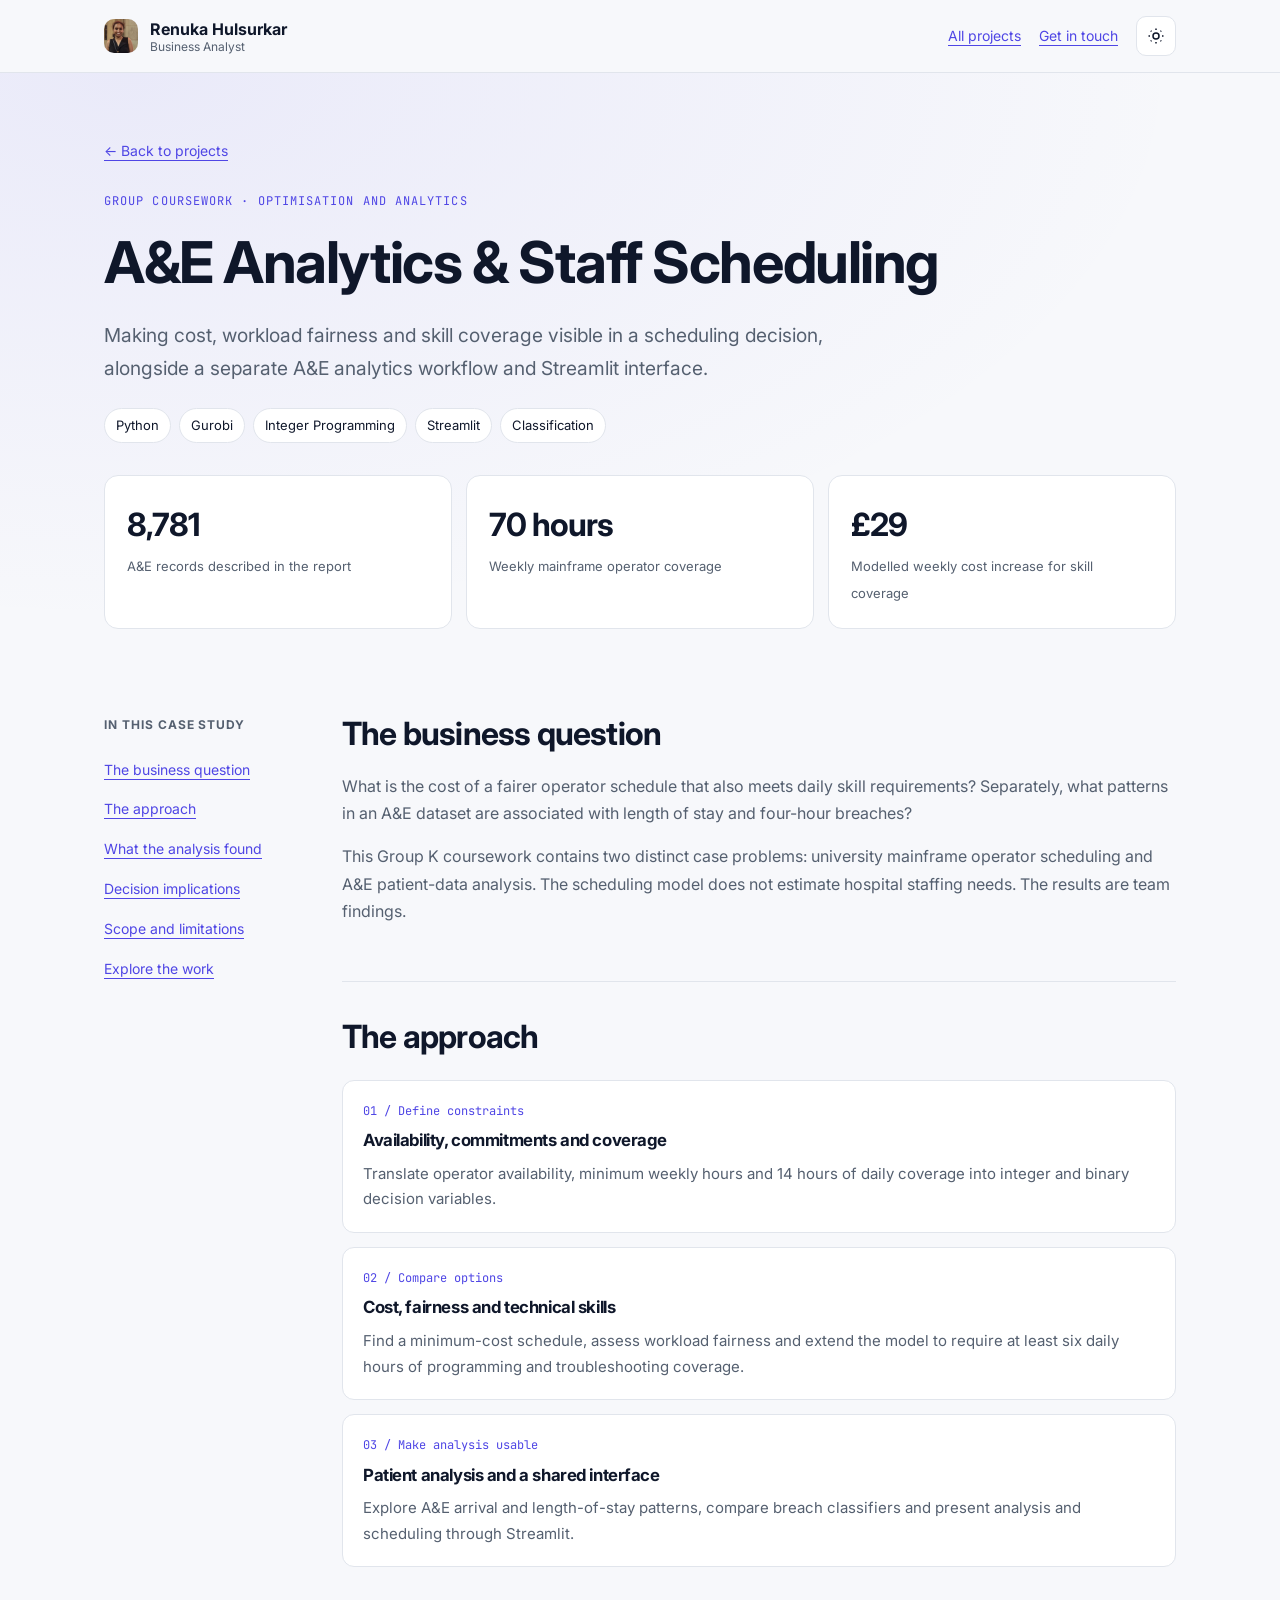
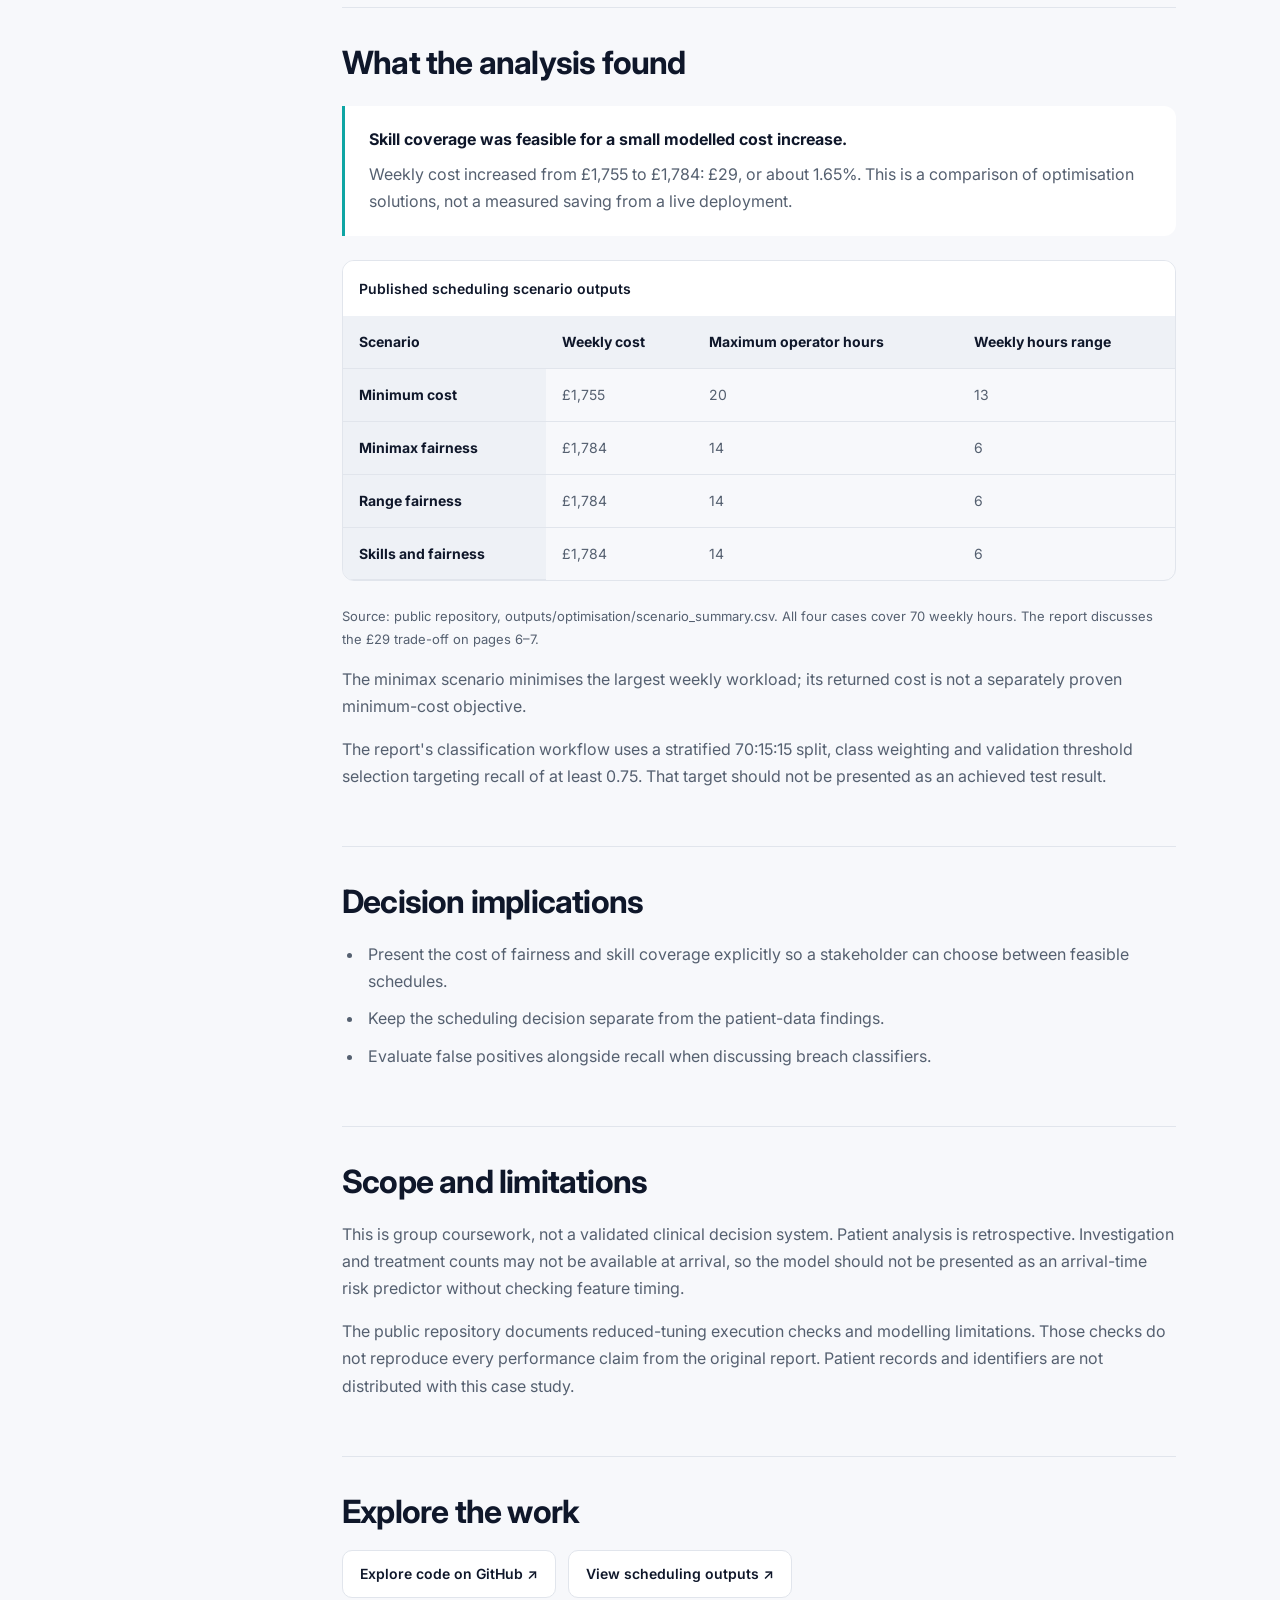
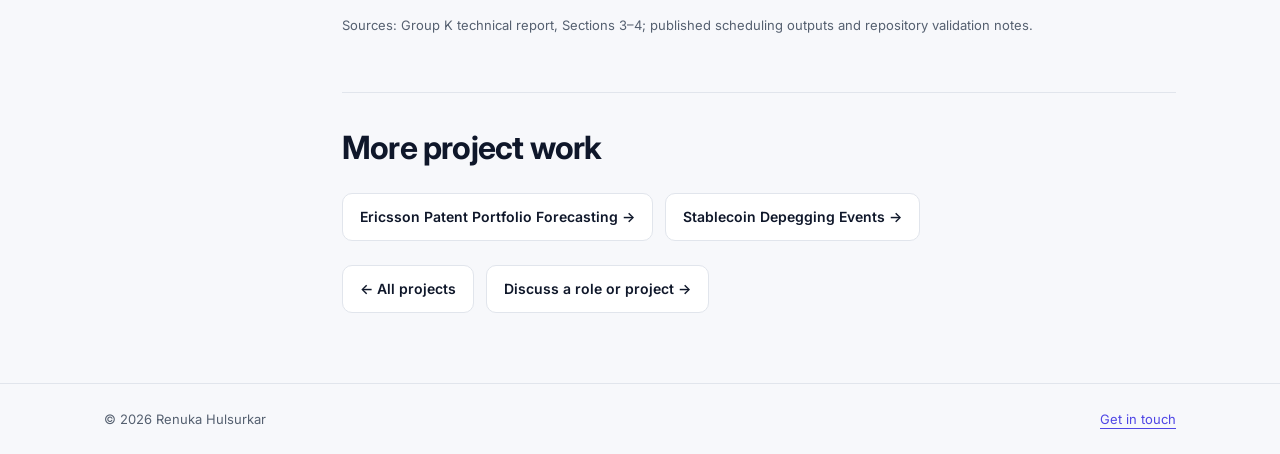
==== projects/ae-analytics-staff-scheduling.html @ 89ad8090 "Add report-based case studies for forecasting, A&E analytics and stablecoin research" ====
<!doctype html>
<html lang="en"><head><meta charset="utf-8"><meta name="viewport" content="width=device-width,initial-scale=1"><title>A&amp;E Analytics &amp; Staff Scheduling · Renuka Hulsurkar</title><meta name="description" content="Making cost, workload fairness and skill coverage visible in a scheduling decision, alongside a separate A&amp;E analytics workflow and Streamlit interface."><link rel="canonical" href="https://renuka-hulsurkar.vercel.app/projects/ae-analytics-staff-scheduling.html"><link rel="preconnect" href="https://fonts.googleapis.com"><link rel="preconnect" href="https://fonts.gstatic.com" crossorigin><link href="https://fonts.googleapis.com/css2?family=Inter:wght@400;500;600;700;800&family=JetBrains+Mono:wght@400;500&display=swap" rel="stylesheet"><link rel="stylesheet" href="../assets/case-studies.css"><script src="../assets/case-studies.js" defer></script></head><body><a class="skip" href="#main">Skip to main content</a><header class="site-header"><div class="container nav"><a class="brand" href="../"><img src="../assets/profile.jpg" alt="" width="34" height="34"><span>Renuka Hulsurkar<small>Business Analyst</small></span></a><div class="nav-actions"><a href="../#projects">All projects</a><a href="../#contact">Get in touch</a><button class="theme-toggle" id="themeToggle" type="button" aria-label="Toggle colour theme"><svg viewBox="0 0 24 24" fill="none" stroke="currentColor" stroke-width="2" aria-hidden="true"><circle cx="12" cy="12" r="4"/><path d="M12 2v2M12 20v2M2 12h2M20 12h2M5 5l1 1M18 18l1 1M5 19l1-1M18 6l1-1"/></svg></button></div></div></header><main id="main"><div class="hero"><div class="container"><a class="back" href="../#projects">← Back to projects</a><div class="eyebrow">Group coursework · Optimisation and analytics</div><h1>A&amp;E Analytics &amp; Staff Scheduling</h1><p class="lead">Making cost, workload fairness and skill coverage visible in a scheduling decision, alongside a separate A&amp;E analytics workflow and Streamlit interface.</p><ul class="tags" aria-label="Tools and methods"><li>Python</li><li>Gurobi</li><li>Integer Programming</li><li>Streamlit</li><li>Classification</li></ul><div class="stats"><div class="stat"><strong>8,781</strong><span>A&amp;E records described in the report</span></div><div class="stat"><strong>70 hours</strong><span>Weekly mainframe operator coverage</span></div><div class="stat"><strong>£29</strong><span>Modelled weekly cost increase for skill coverage</span></div></div></div></div><div class="container layout"><aside class="contents"><strong>In this case study</strong><nav aria-label="Case study sections"><a href="#question">The business question</a><a href="#approach">The approach</a><a href="#findings">What the analysis found</a><a href="#decision">Decision implications</a><a href="#limits">Scope and limitations</a><a href="#resources">Explore the work</a></nav></aside><article class="story" aria-label="A&amp;E Analytics &amp; Staff Scheduling case study"><section id="question" aria-labelledby="question-title"><h2 id="question-title">The business question</h2><p>What is the cost of a fairer operator schedule that also meets daily skill requirements? Separately, what patterns in an A&E dataset are associated with length of stay and four-hour breaches?</p><p>This Group K coursework contains two distinct case problems: university mainframe operator scheduling and A&E patient-data analysis. The scheduling model does not estimate hospital staffing needs. The results are team findings.</p></section><section id="approach" aria-labelledby="approach-title"><h2 id="approach-title">The approach</h2><div class="steps"><div class="step"><span class="number">01 / Define constraints</span><h3>Availability, commitments and coverage</h3><p>Translate operator availability, minimum weekly hours and 14 hours of daily coverage into integer and binary decision variables.</p></div><div class="step"><span class="number">02 / Compare options</span><h3>Cost, fairness and technical skills</h3><p>Find a minimum-cost schedule, assess workload fairness and extend the model to require at least six daily hours of programming and troubleshooting coverage.</p></div><div class="step"><span class="number">03 / Make analysis usable</span><h3>Patient analysis and a shared interface</h3><p>Explore A&E arrival and length-of-stay patterns, compare breach classifiers and present analysis and scheduling through Streamlit.</p></div></div></section><section id="findings" aria-labelledby="findings-title"><h2 id="findings-title">What the analysis found</h2><div class="callout"><strong>Skill coverage was feasible for a small modelled cost increase.</strong><p>Weekly cost increased from £1,755 to £1,784: £29, or about 1.65%. This is a comparison of optimisation solutions, not a measured saving from a live deployment.</p></div><div class="table-wrap"><table><caption>Published scheduling scenario outputs</caption><thead><tr><th scope="col">Scenario</th><th scope="col">Weekly cost</th><th scope="col">Maximum operator hours</th><th scope="col">Weekly hours range</th></tr></thead><tbody><tr><th scope="row">Minimum cost</th><td>£1,755</td><td>20</td><td>13</td></tr><tr><th scope="row">Minimax fairness</th><td>£1,784</td><td>14</td><td>6</td></tr><tr><th scope="row">Range fairness</th><td>£1,784</td><td>14</td><td>6</td></tr><tr><th scope="row">Skills and fairness</th><td>£1,784</td><td>14</td><td>6</td></tr></tbody></table></div><p class="source">Source: public repository, outputs/optimisation/scenario_summary.csv. All four cases cover 70 weekly hours. The report discusses the £29 trade-off on pages 6–7.</p><p>The minimax scenario minimises the largest weekly workload; its returned cost is not a separately proven minimum-cost objective.</p><p>The report's classification workflow uses a stratified 70:15:15 split, class weighting and validation threshold selection targeting recall of at least 0.75. That target should not be presented as an achieved test result.</p></section><section id="decision" aria-labelledby="decision-title"><h2 id="decision-title">Decision implications</h2><ul><li>Present the cost of fairness and skill coverage explicitly so a stakeholder can choose between feasible schedules.</li><li>Keep the scheduling decision separate from the patient-data findings.</li><li>Evaluate false positives alongside recall when discussing breach classifiers.</li></ul></section><section id="limits" aria-labelledby="limits-title"><h2 id="limits-title">Scope and limitations</h2><p>This is group coursework, not a validated clinical decision system. Patient analysis is retrospective. Investigation and treatment counts may not be available at arrival, so the model should not be presented as an arrival-time risk predictor without checking feature timing.</p><p>The public repository documents reduced-tuning execution checks and modelling limitations. Those checks do not reproduce every performance claim from the original report. Patient records and identifiers are not distributed with this case study.</p></section><section id="resources" aria-labelledby="resources-title"><h2 id="resources-title">Explore the work</h2><div class="resources"><a class="button" href="https://github.com/renukahulsurkar99/Python-Analytics-and-Optimisation-" target="_blank" rel="noopener noreferrer">Explore code on GitHub ↗</a><a class="button" href="https://github.com/renukahulsurkar99/Python-Analytics-and-Optimisation-/tree/main/outputs/optimisation" target="_blank" rel="noopener noreferrer">View scheduling outputs ↗</a></div><p class="small" style="margin-top:16px">Sources: Group K technical report, Sections 3–4; published scheduling outputs and repository validation notes.</p></section><h2>More project work</h2><nav class="case-nav" aria-label="Other case studies"><a class="button" href="ericsson-patent-forecasting.html">Ericsson Patent Portfolio Forecasting →</a><a class="button" href="stablecoin-depegging.html">Stablecoin Depegging Events →</a></nav><div class="actions"><a class="button" href="../#projects">← All projects</a><a class="button" href="../#contact">Discuss a role or project →</a></div></article></div></main><footer class="footer"><div class="container"><span>© 2026 Renuka Hulsurkar</span><a href="../#contact">Get in touch</a></div></footer></body></html>
---- assets/case-studies.css ----
:root{--bg:#f7f8fb;--surface:#fff;--surface-2:#eef1f6;--text:#0f172a;--muted:#556070;--border:#e1e5ec;--accent:#4f46e5;--accent-2:#0ea5a4;--soft:rgba(79,70,229,.08);font-family:Inter,system-ui,-apple-system,sans-serif;color-scheme:light}
@media(prefers-color-scheme:dark){:root:not([data-theme=light]){--bg:#0b0f19;--surface:#111827;--surface-2:#1a2233;--text:#e8ecf3;--muted:#a5afc0;--border:#293348;--accent:#a49fff;--accent-2:#2dd4bf;--soft:rgba(139,133,255,.12);color-scheme:dark}}
:root[data-theme=dark]{--bg:#0b0f19;--surface:#111827;--surface-2:#1a2233;--text:#e8ecf3;--muted:#a5afc0;--border:#293348;--accent:#a49fff;--accent-2:#2dd4bf;--soft:rgba(139,133,255,.12);color-scheme:dark}
*{box-sizing:border-box}body{margin:0;background:var(--bg);color:var(--text);line-height:1.7}a{color:var(--accent);text-underline-offset:4px}a:hover{color:var(--text)}:focus-visible{outline:3px solid var(--accent);outline-offset:4px}h1,h2,h3{line-height:1.18;letter-spacing:-.025em}h1{font-size:clamp(2.15rem,5vw,3.6rem);max-width:860px;margin:18px 0 22px}h2{font-size:clamp(1.5rem,3vw,2rem);margin:0 0 20px}h3{font-size:1.05rem;margin:0 0 10px}p{margin:0 0 16px}img{display:block;max-width:100%;height:auto}button{font:inherit}.container{max-width:1120px;padding:0 24px;margin:auto}.site-header{position:sticky;top:0;z-index:20;background:var(--bg);border-bottom:1px solid var(--border)}.nav{display:flex;justify-content:space-between;align-items:center;gap:16px;min-height:72px}.brand{display:flex;align-items:center;gap:12px;color:var(--text);text-decoration:none;font-weight:700;line-height:1.25}.brand img{width:34px;height:34px;border-radius:10px;object-fit:cover;object-position:center 20%}.brand small{display:block;font-size:12px;font-weight:400;color:var(--muted)}.nav-actions{display:flex;align-items:center;gap:18px}.nav-actions>a{font-size:14px}.theme-toggle{width:40px;height:40px;display:grid;place-items:center;border:1px solid var(--border);border-radius:10px;background:var(--surface);color:var(--text);cursor:pointer}.theme-toggle svg{width:18px;height:18px}.skip{position:absolute;left:12px;top:-60px;z-index:100;padding:8px 12px;background:var(--surface)}.skip:focus{top:12px}.hero{padding:64px 0 44px;background:radial-gradient(ellipse at 10% 0,var(--soft),transparent 65%)}.back{display:inline-block;font-size:14px;margin-bottom:28px}.eyebrow{color:var(--accent);font-family:"JetBrains Mono",monospace;font-size:12px;text-transform:uppercase;letter-spacing:.09em}.lead{font-size:clamp(1.05rem,2vw,1.2rem);color:var(--muted);max-width:760px}.tags{display:flex;flex-wrap:wrap;gap:8px;padding:0;margin:24px 0;list-style:none}.tags li{font-size:13px;padding:5px 11px;border:1px solid var(--border);border-radius:999px;background:var(--surface)}.actions{display:flex;flex-wrap:wrap;gap:12px;margin-top:24px}.button{display:inline-flex;align-items:center;justify-content:center;gap:8px;padding:11px 17px;min-height:44px;border:1px solid var(--border);border-radius:10px;background:var(--surface);color:var(--text);font-size:14px;font-weight:600;text-decoration:none}.button.primary{background:var(--accent);border-color:var(--accent);color:#101428}.stats{display:grid;grid-template-columns:repeat(3,1fr);gap:14px;margin-top:32px}.stat{border:1px solid var(--border);background:var(--surface);border-radius:14px;padding:22px}.stat strong{font-size:clamp(1.5rem,3vw,2rem);display:block;letter-spacing:-.03em}.stat span{font-size:13px;color:var(--muted)}.layout{display:grid;grid-template-columns:190px minmax(0,1fr);gap:48px;padding-top:42px;padding-bottom:70px}.contents{align-self:start;position:sticky;top:104px}.contents strong{display:block;font-size:12px;text-transform:uppercase;letter-spacing:.08em;color:var(--muted);margin-bottom:14px}.contents a{display:block;padding:8px 0;font-size:14px}.story{min-width:0}.story section{padding:0 0 40px;margin-bottom:36px;border-bottom:1px solid var(--border);scroll-margin-top:100px}.story p,.story li{color:var(--muted)}.story ul,.story ol{padding-left:22px}.story li{padding-left:4px;margin-bottom:10px}.callout{border-left:3px solid var(--accent-2);border-radius:0 12px 12px 0;background:var(--surface);padding:20px 24px;margin:24px 0}.callout strong{display:block;margin-bottom:8px}.callout p:last-child{margin-bottom:0}.steps{display:grid;gap:14px;margin-top:24px}.step{border:1px solid var(--border);border-radius:12px;padding:20px;background:var(--surface)}.step p{margin:0;font-size:15px}.step .number{font-family:"JetBrains Mono",monospace;color:var(--accent);font-size:12px;display:block;margin-bottom:10px}.table-wrap{overflow-x:auto;border:1px solid var(--border);border-radius:12px;margin:24px 0}table{width:100%;border-collapse:collapse;font-size:14px}th,td{text-align:left;padding:14px 16px;border-bottom:1px solid var(--border);vertical-align:top}th{background:var(--surface-2);color:var(--text)}td{color:var(--muted)}tr:last-child td{border-bottom:0}caption{text-align:left;padding:16px;font-weight:600;background:var(--surface)}.small,.source{font-size:13px!important;color:var(--muted)}.chart{border:1px solid var(--border);border-radius:14px;background:var(--surface);padding:24px;margin:24px 0}.chart h3{margin-bottom:24px}.bar-row{margin:18px 0}.bar-label{display:flex;justify-content:space-between;gap:12px;font-size:14px;margin-bottom:8px}.bar-track{background:var(--surface-2);border-radius:5px;overflow:hidden}.bar-fill{height:18px;background:var(--accent);border-radius:5px}.bar-fill.best{background:var(--accent-2)}figure{margin:26px 0}figure img{background:#fff;border-radius:12px;width:100%;border:1px solid var(--border)}figcaption{font-size:13px;color:var(--muted);margin-top:12px}.resources{display:flex;flex-wrap:wrap;gap:12px}.case-nav{display:flex;flex-wrap:wrap;gap:12px;margin-top:26px}.footer{border-top:1px solid var(--border);padding:24px 0;color:var(--muted);font-size:13px}.footer .container{display:flex;justify-content:space-between;gap:14px;flex-wrap:wrap}
@media(max-width:760px){.layout{grid-template-columns:1fr;gap:28px}.contents{position:static;border-bottom:1px solid var(--border);padding-bottom:22px}.contents nav{display:flex;flex-wrap:wrap;gap:4px 18px}.contents a{padding:4px 0}.hero{padding-top:38px}.stats{gap:10px}.stat{padding:16px 12px}.container{padding:0 20px}.chart{padding:18px}.nav-actions{gap:10px}.nav-actions>a{font-size:12px}}@media(max-width:430px){.stats{grid-template-columns:1fr}.stat{display:flex;align-items:center;gap:16px}.stat strong{min-width:105px;font-size:1.4rem;white-space:nowrap;flex-shrink:0}.nav-actions>a{display:none}.brand{font-size:14px}.story section{padding-bottom:24px;margin-bottom:26px}th,td{padding:11px}.hero h1{font-size:2.1rem}}
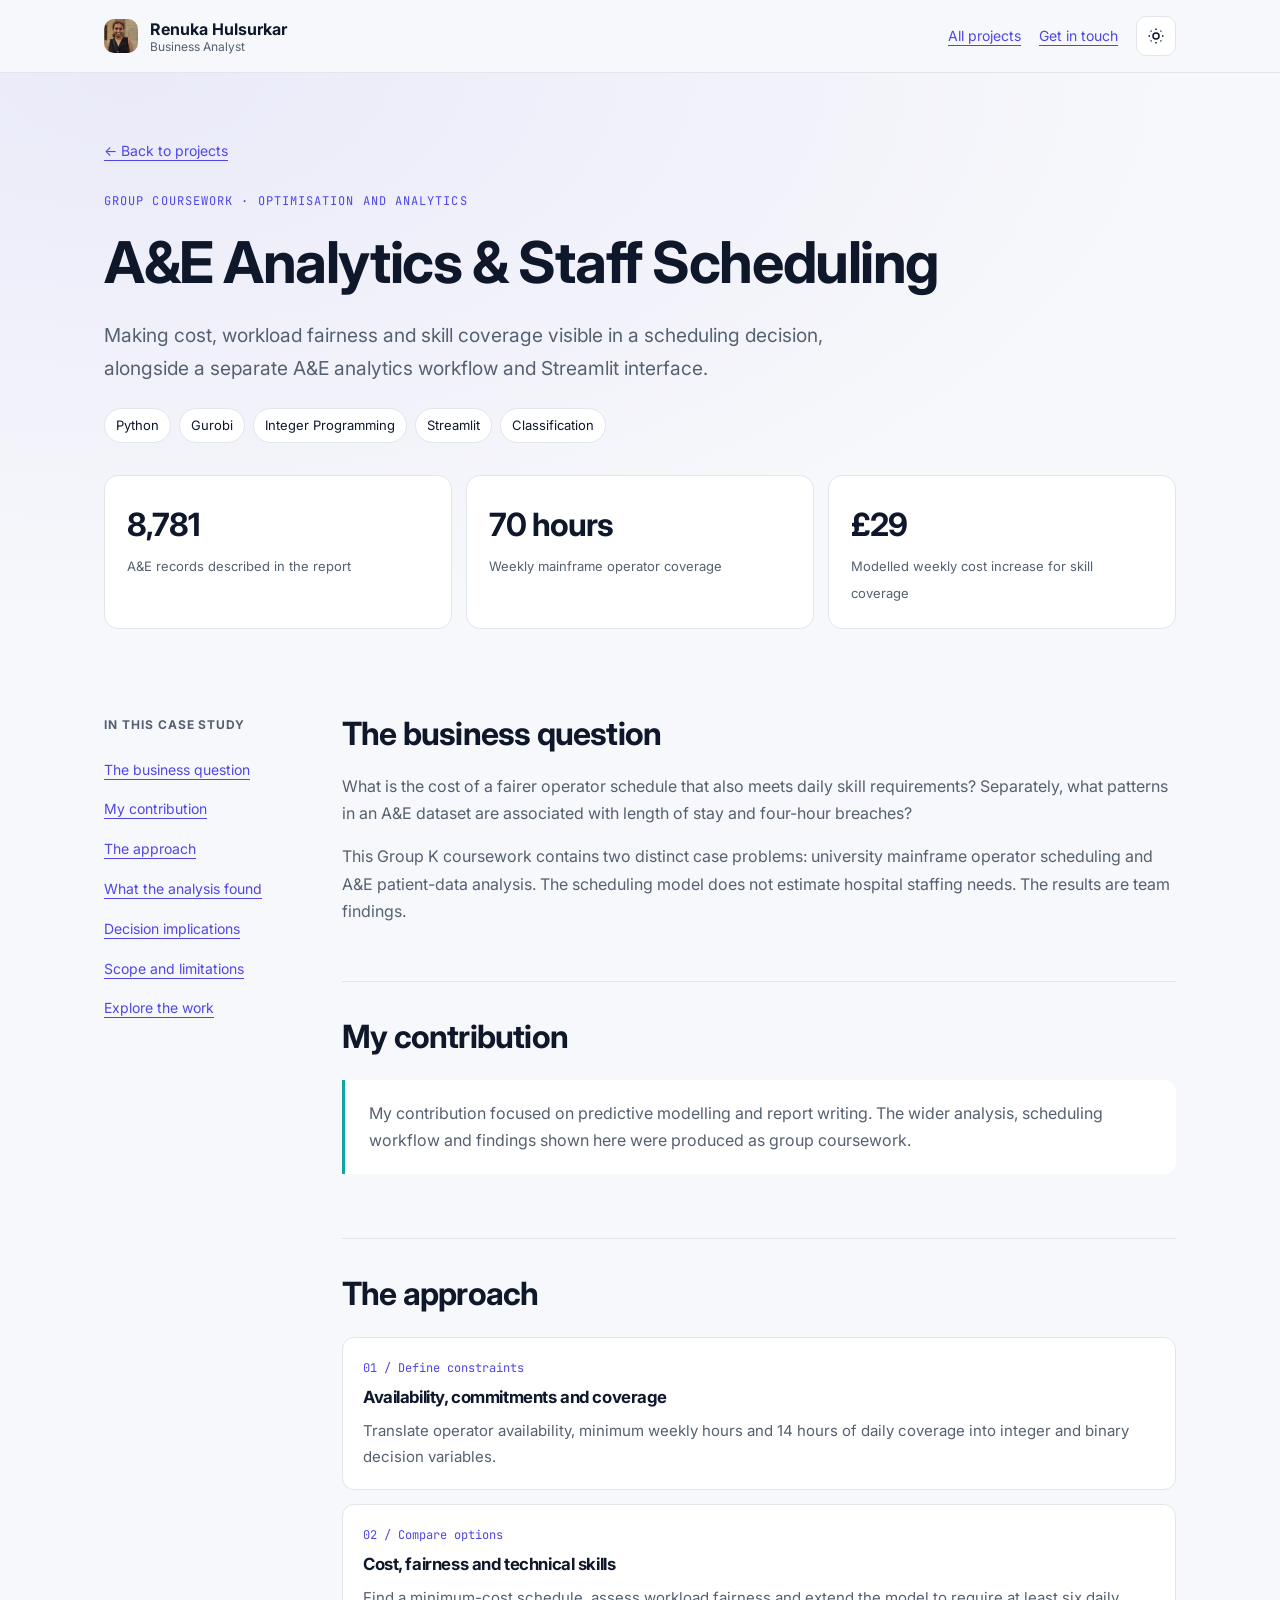
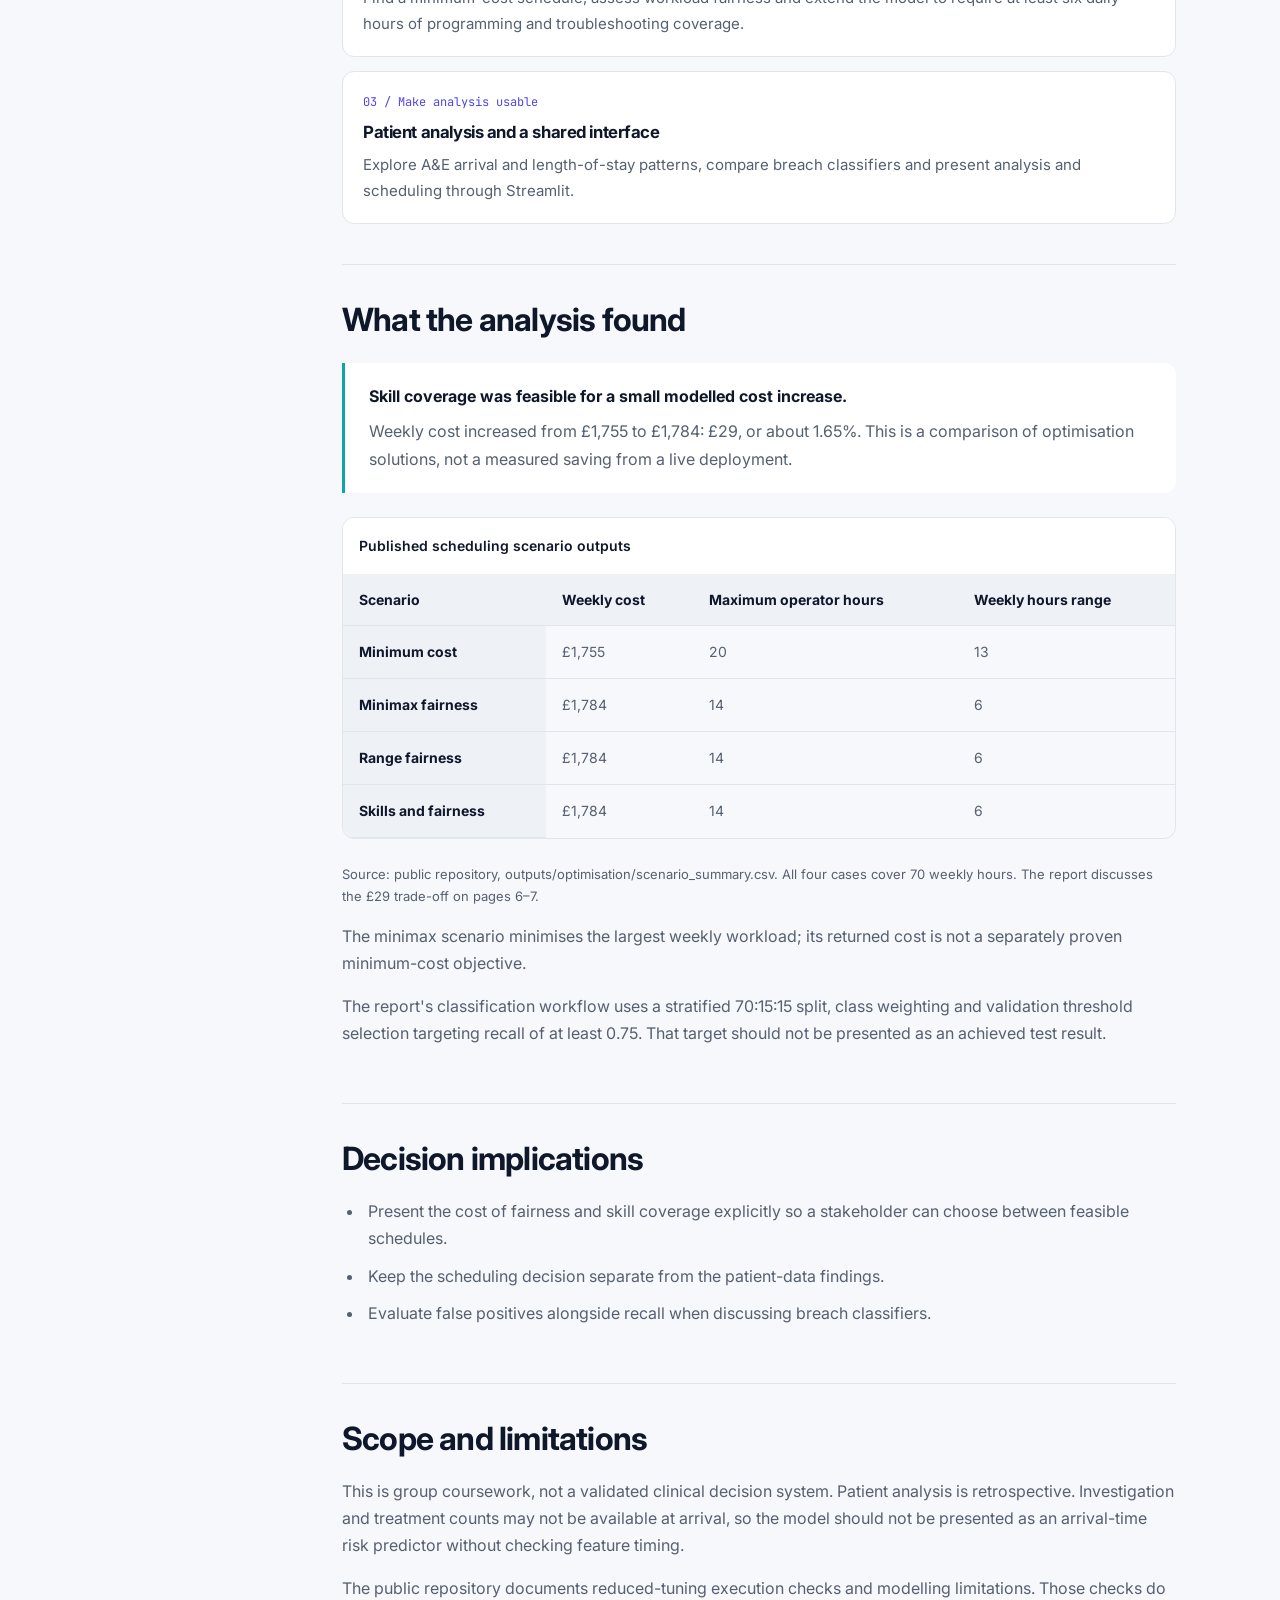
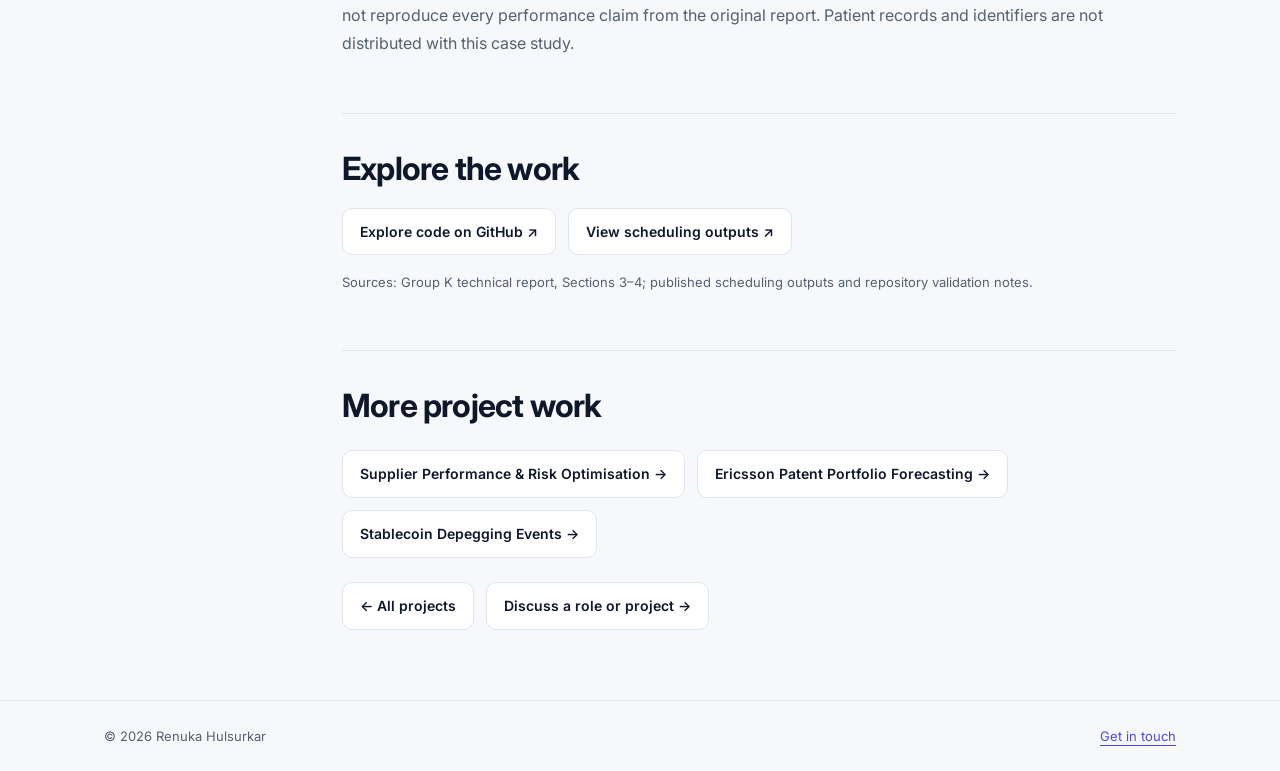
==== commit 43cd26c5: "Add supplier case study and clarify individual project contributions" ====
--- a/projects/ae-analytics-staff-scheduling.html
+++ b/projects/ae-analytics-staff-scheduling.html
@@ -1,3 +1,3 @@
 <!doctype html>
-<html lang="en"><head><meta charset="utf-8"><meta name="viewport" content="width=device-width,initial-scale=1"><title>A&amp;E Analytics &amp; Staff Scheduling · Renuka Hulsurkar</title><meta name="description" content="Making cost, workload fairness and skill coverage visible in a scheduling decision, alongside a separate A&amp;E analytics workflow and Streamlit interface."><link rel="canonical" href="https://renuka-hulsurkar.vercel.app/projects/ae-analytics-staff-scheduling.html"><link rel="preconnect" href="https://fonts.googleapis.com"><link rel="preconnect" href="https://fonts.gstatic.com" crossorigin><link href="https://fonts.googleapis.com/css2?family=Inter:wght@400;500;600;700;800&family=JetBrains+Mono:wght@400;500&display=swap" rel="stylesheet"><link rel="stylesheet" href="../assets/case-studies.css"><script src="../assets/case-studies.js" defer></script></head><body><a class="skip" href="#main">Skip to main content</a><header class="site-header"><div class="container nav"><a class="brand" href="../"><img src="../assets/profile.jpg" alt="" width="34" height="34"><span>Renuka Hulsurkar<small>Business Analyst</small></span></a><div class="nav-actions"><a href="../#projects">All projects</a><a href="../#contact">Get in touch</a><button class="theme-toggle" id="themeToggle" type="button" aria-label="Toggle colour theme"><svg viewBox="0 0 24 24" fill="none" stroke="currentColor" stroke-width="2" aria-hidden="true"><circle cx="12" cy="12" r="4"/><path d="M12 2v2M12 20v2M2 12h2M20 12h2M5 5l1 1M18 18l1 1M5 19l1-1M18 6l1-1"/></svg></button></div></div></header><main id="main"><div class="hero"><div class="container"><a class="back" href="../#projects">← Back to projects</a><div class="eyebrow">Group coursework · Optimisation and analytics</div><h1>A&amp;E Analytics &amp; Staff Scheduling</h1><p class="lead">Making cost, workload fairness and skill coverage visible in a scheduling decision, alongside a separate A&amp;E analytics workflow and Streamlit interface.</p><ul class="tags" aria-label="Tools and methods"><li>Python</li><li>Gurobi</li><li>Integer Programming</li><li>Streamlit</li><li>Classification</li></ul><div class="stats"><div class="stat"><strong>8,781</strong><span>A&amp;E records described in the report</span></div><div class="stat"><strong>70 hours</strong><span>Weekly mainframe operator coverage</span></div><div class="stat"><strong>£29</strong><span>Modelled weekly cost increase for skill coverage</span></div></div></div></div><div class="container layout"><aside class="contents"><strong>In this case study</strong><nav aria-label="Case study sections"><a href="#question">The business question</a><a href="#approach">The approach</a><a href="#findings">What the analysis found</a><a href="#decision">Decision implications</a><a href="#limits">Scope and limitations</a><a href="#resources">Explore the work</a></nav></aside><article class="story" aria-label="A&amp;E Analytics &amp; Staff Scheduling case study"><section id="question" aria-labelledby="question-title"><h2 id="question-title">The business question</h2><p>What is the cost of a fairer operator schedule that also meets daily skill requirements? Separately, what patterns in an A&E dataset are associated with length of stay and four-hour breaches?</p><p>This Group K coursework contains two distinct case problems: university mainframe operator scheduling and A&E patient-data analysis. The scheduling model does not estimate hospital staffing needs. The results are team findings.</p></section><section id="approach" aria-labelledby="approach-title"><h2 id="approach-title">The approach</h2><div class="steps"><div class="step"><span class="number">01 / Define constraints</span><h3>Availability, commitments and coverage</h3><p>Translate operator availability, minimum weekly hours and 14 hours of daily coverage into integer and binary decision variables.</p></div><div class="step"><span class="number">02 / Compare options</span><h3>Cost, fairness and technical skills</h3><p>Find a minimum-cost schedule, assess workload fairness and extend the model to require at least six daily hours of programming and troubleshooting coverage.</p></div><div class="step"><span class="number">03 / Make analysis usable</span><h3>Patient analysis and a shared interface</h3><p>Explore A&E arrival and length-of-stay patterns, compare breach classifiers and present analysis and scheduling through Streamlit.</p></div></div></section><section id="findings" aria-labelledby="findings-title"><h2 id="findings-title">What the analysis found</h2><div class="callout"><strong>Skill coverage was feasible for a small modelled cost increase.</strong><p>Weekly cost increased from £1,755 to £1,784: £29, or about 1.65%. This is a comparison of optimisation solutions, not a measured saving from a live deployment.</p></div><div class="table-wrap"><table><caption>Published scheduling scenario outputs</caption><thead><tr><th scope="col">Scenario</th><th scope="col">Weekly cost</th><th scope="col">Maximum operator hours</th><th scope="col">Weekly hours range</th></tr></thead><tbody><tr><th scope="row">Minimum cost</th><td>£1,755</td><td>20</td><td>13</td></tr><tr><th scope="row">Minimax fairness</th><td>£1,784</td><td>14</td><td>6</td></tr><tr><th scope="row">Range fairness</th><td>£1,784</td><td>14</td><td>6</td></tr><tr><th scope="row">Skills and fairness</th><td>£1,784</td><td>14</td><td>6</td></tr></tbody></table></div><p class="source">Source: public repository, outputs/optimisation/scenario_summary.csv. All four cases cover 70 weekly hours. The report discusses the £29 trade-off on pages 6–7.</p><p>The minimax scenario minimises the largest weekly workload; its returned cost is not a separately proven minimum-cost objective.</p><p>The report's classification workflow uses a stratified 70:15:15 split, class weighting and validation threshold selection targeting recall of at least 0.75. That target should not be presented as an achieved test result.</p></section><section id="decision" aria-labelledby="decision-title"><h2 id="decision-title">Decision implications</h2><ul><li>Present the cost of fairness and skill coverage explicitly so a stakeholder can choose between feasible schedules.</li><li>Keep the scheduling decision separate from the patient-data findings.</li><li>Evaluate false positives alongside recall when discussing breach classifiers.</li></ul></section><section id="limits" aria-labelledby="limits-title"><h2 id="limits-title">Scope and limitations</h2><p>This is group coursework, not a validated clinical decision system. Patient analysis is retrospective. Investigation and treatment counts may not be available at arrival, so the model should not be presented as an arrival-time risk predictor without checking feature timing.</p><p>The public repository documents reduced-tuning execution checks and modelling limitations. Those checks do not reproduce every performance claim from the original report. Patient records and identifiers are not distributed with this case study.</p></section><section id="resources" aria-labelledby="resources-title"><h2 id="resources-title">Explore the work</h2><div class="resources"><a class="button" href="https://github.com/renukahulsurkar99/Python-Analytics-and-Optimisation-" target="_blank" rel="noopener noreferrer">Explore code on GitHub ↗</a><a class="button" href="https://github.com/renukahulsurkar99/Python-Analytics-and-Optimisation-/tree/main/outputs/optimisation" target="_blank" rel="noopener noreferrer">View scheduling outputs ↗</a></div><p class="small" style="margin-top:16px">Sources: Group K technical report, Sections 3–4; published scheduling outputs and repository validation notes.</p></section><h2>More project work</h2><nav class="case-nav" aria-label="Other case studies"><a class="button" href="ericsson-patent-forecasting.html">Ericsson Patent Portfolio Forecasting →</a><a class="button" href="stablecoin-depegging.html">Stablecoin Depegging Events →</a></nav><div class="actions"><a class="button" href="../#projects">← All projects</a><a class="button" href="../#contact">Discuss a role or project →</a></div></article></div></main><footer class="footer"><div class="container"><span>© 2026 Renuka Hulsurkar</span><a href="../#contact">Get in touch</a></div></footer></body></html>
+<html lang="en"><head><meta charset="utf-8"><meta name="viewport" content="width=device-width,initial-scale=1"><title>A&amp;E Analytics &amp; Staff Scheduling · Renuka Hulsurkar</title><meta name="description" content="Making cost, workload fairness and skill coverage visible in a scheduling decision, alongside a separate A&amp;E analytics workflow and Streamlit interface."><link rel="canonical" href="https://renuka-hulsurkar.vercel.app/projects/ae-analytics-staff-scheduling.html"><link rel="preconnect" href="https://fonts.googleapis.com"><link rel="preconnect" href="https://fonts.gstatic.com" crossorigin><link href="https://fonts.googleapis.com/css2?family=Inter:wght@400;500;600;700;800&family=JetBrains+Mono:wght@400;500&display=swap" rel="stylesheet"><link rel="stylesheet" href="../assets/case-studies.css"><script src="../assets/case-studies.js" defer></script></head><body><a class="skip" href="#main">Skip to main content</a><header class="site-header"><div class="container nav"><a class="brand" href="../"><img src="../assets/profile.jpg" alt="" width="34" height="34"><span>Renuka Hulsurkar<small>Business Analyst</small></span></a><div class="nav-actions"><a href="../#projects">All projects</a><a href="../#contact">Get in touch</a><button class="theme-toggle" id="themeToggle" type="button" aria-label="Toggle colour theme"><svg viewBox="0 0 24 24" fill="none" stroke="currentColor" stroke-width="2" aria-hidden="true"><circle cx="12" cy="12" r="4"/><path d="M12 2v2M12 20v2M2 12h2M20 12h2M5 5l1 1M18 18l1 1M5 19l1-1M18 6l1-1"/></svg></button></div></div></header><main id="main"><div class="hero"><div class="container"><a class="back" href="../#projects">← Back to projects</a><div class="eyebrow">Group coursework · Optimisation and analytics</div><h1>A&amp;E Analytics &amp; Staff Scheduling</h1><p class="lead">Making cost, workload fairness and skill coverage visible in a scheduling decision, alongside a separate A&amp;E analytics workflow and Streamlit interface.</p><ul class="tags" aria-label="Tools and methods"><li>Python</li><li>Gurobi</li><li>Integer Programming</li><li>Streamlit</li><li>Classification</li></ul><div class="stats"><div class="stat"><strong>8,781</strong><span>A&amp;E records described in the report</span></div><div class="stat"><strong>70 hours</strong><span>Weekly mainframe operator coverage</span></div><div class="stat"><strong>£29</strong><span>Modelled weekly cost increase for skill coverage</span></div></div></div></div><div class="container layout"><aside class="contents"><strong>In this case study</strong><nav aria-label="Case study sections"><a href="#question">The business question</a><a href="#contribution">My contribution</a><a href="#approach">The approach</a><a href="#findings">What the analysis found</a><a href="#decision">Decision implications</a><a href="#limits">Scope and limitations</a><a href="#resources">Explore the work</a></nav></aside><article class="story" aria-label="A&amp;E Analytics &amp; Staff Scheduling case study"><section id="question" aria-labelledby="question-title"><h2 id="question-title">The business question</h2><p>What is the cost of a fairer operator schedule that also meets daily skill requirements? Separately, what patterns in an A&E dataset are associated with length of stay and four-hour breaches?</p><p>This Group K coursework contains two distinct case problems: university mainframe operator scheduling and A&E patient-data analysis. The scheduling model does not estimate hospital staffing needs. The results are team findings.</p></section><section id="contribution" aria-labelledby="contribution-title"><h2 id="contribution-title">My contribution</h2><div class="callout"><p>My contribution focused on predictive modelling and report writing. The wider analysis, scheduling workflow and findings shown here were produced as group coursework.</p></div></section><section id="approach" aria-labelledby="approach-title"><h2 id="approach-title">The approach</h2><div class="steps"><div class="step"><span class="number">01 / Define constraints</span><h3>Availability, commitments and coverage</h3><p>Translate operator availability, minimum weekly hours and 14 hours of daily coverage into integer and binary decision variables.</p></div><div class="step"><span class="number">02 / Compare options</span><h3>Cost, fairness and technical skills</h3><p>Find a minimum-cost schedule, assess workload fairness and extend the model to require at least six daily hours of programming and troubleshooting coverage.</p></div><div class="step"><span class="number">03 / Make analysis usable</span><h3>Patient analysis and a shared interface</h3><p>Explore A&E arrival and length-of-stay patterns, compare breach classifiers and present analysis and scheduling through Streamlit.</p></div></div></section><section id="findings" aria-labelledby="findings-title"><h2 id="findings-title">What the analysis found</h2><div class="callout"><strong>Skill coverage was feasible for a small modelled cost increase.</strong><p>Weekly cost increased from £1,755 to £1,784: £29, or about 1.65%. This is a comparison of optimisation solutions, not a measured saving from a live deployment.</p></div><div class="table-wrap"><table><caption>Published scheduling scenario outputs</caption><thead><tr><th scope="col">Scenario</th><th scope="col">Weekly cost</th><th scope="col">Maximum operator hours</th><th scope="col">Weekly hours range</th></tr></thead><tbody><tr><th scope="row">Minimum cost</th><td>£1,755</td><td>20</td><td>13</td></tr><tr><th scope="row">Minimax fairness</th><td>£1,784</td><td>14</td><td>6</td></tr><tr><th scope="row">Range fairness</th><td>£1,784</td><td>14</td><td>6</td></tr><tr><th scope="row">Skills and fairness</th><td>£1,784</td><td>14</td><td>6</td></tr></tbody></table></div><p class="source">Source: public repository, outputs/optimisation/scenario_summary.csv. All four cases cover 70 weekly hours. The report discusses the £29 trade-off on pages 6–7.</p><p>The minimax scenario minimises the largest weekly workload; its returned cost is not a separately proven minimum-cost objective.</p><p>The report's classification workflow uses a stratified 70:15:15 split, class weighting and validation threshold selection targeting recall of at least 0.75. That target should not be presented as an achieved test result.</p></section><section id="decision" aria-labelledby="decision-title"><h2 id="decision-title">Decision implications</h2><ul><li>Present the cost of fairness and skill coverage explicitly so a stakeholder can choose between feasible schedules.</li><li>Keep the scheduling decision separate from the patient-data findings.</li><li>Evaluate false positives alongside recall when discussing breach classifiers.</li></ul></section><section id="limits" aria-labelledby="limits-title"><h2 id="limits-title">Scope and limitations</h2><p>This is group coursework, not a validated clinical decision system. Patient analysis is retrospective. Investigation and treatment counts may not be available at arrival, so the model should not be presented as an arrival-time risk predictor without checking feature timing.</p><p>The public repository documents reduced-tuning execution checks and modelling limitations. Those checks do not reproduce every performance claim from the original report. Patient records and identifiers are not distributed with this case study.</p></section><section id="resources" aria-labelledby="resources-title"><h2 id="resources-title">Explore the work</h2><div class="resources"><a class="button" href="https://github.com/renukahulsurkar99/Python-Analytics-and-Optimisation-" target="_blank" rel="noopener noreferrer">Explore code on GitHub ↗</a><a class="button" href="https://github.com/renukahulsurkar99/Python-Analytics-and-Optimisation-/tree/main/outputs/optimisation" target="_blank" rel="noopener noreferrer">View scheduling outputs ↗</a></div><p class="small" style="margin-top:16px">Sources: Group K technical report, Sections 3–4; published scheduling outputs and repository validation notes.</p></section><h2>More project work</h2><nav class="case-nav" aria-label="Other case studies"><a class="button" href="supplier-performance-risk.html">Supplier Performance &amp; Risk Optimisation →</a><a class="button" href="ericsson-patent-forecasting.html">Ericsson Patent Portfolio Forecasting →</a><a class="button" href="stablecoin-depegging.html">Stablecoin Depegging Events →</a></nav><div class="actions"><a class="button" href="../#projects">← All projects</a><a class="button" href="../#contact">Discuss a role or project →</a></div></article></div></main><footer class="footer"><div class="container"><span>© 2026 Renuka Hulsurkar</span><a href="../#contact">Get in touch</a></div></footer></body></html>
 
